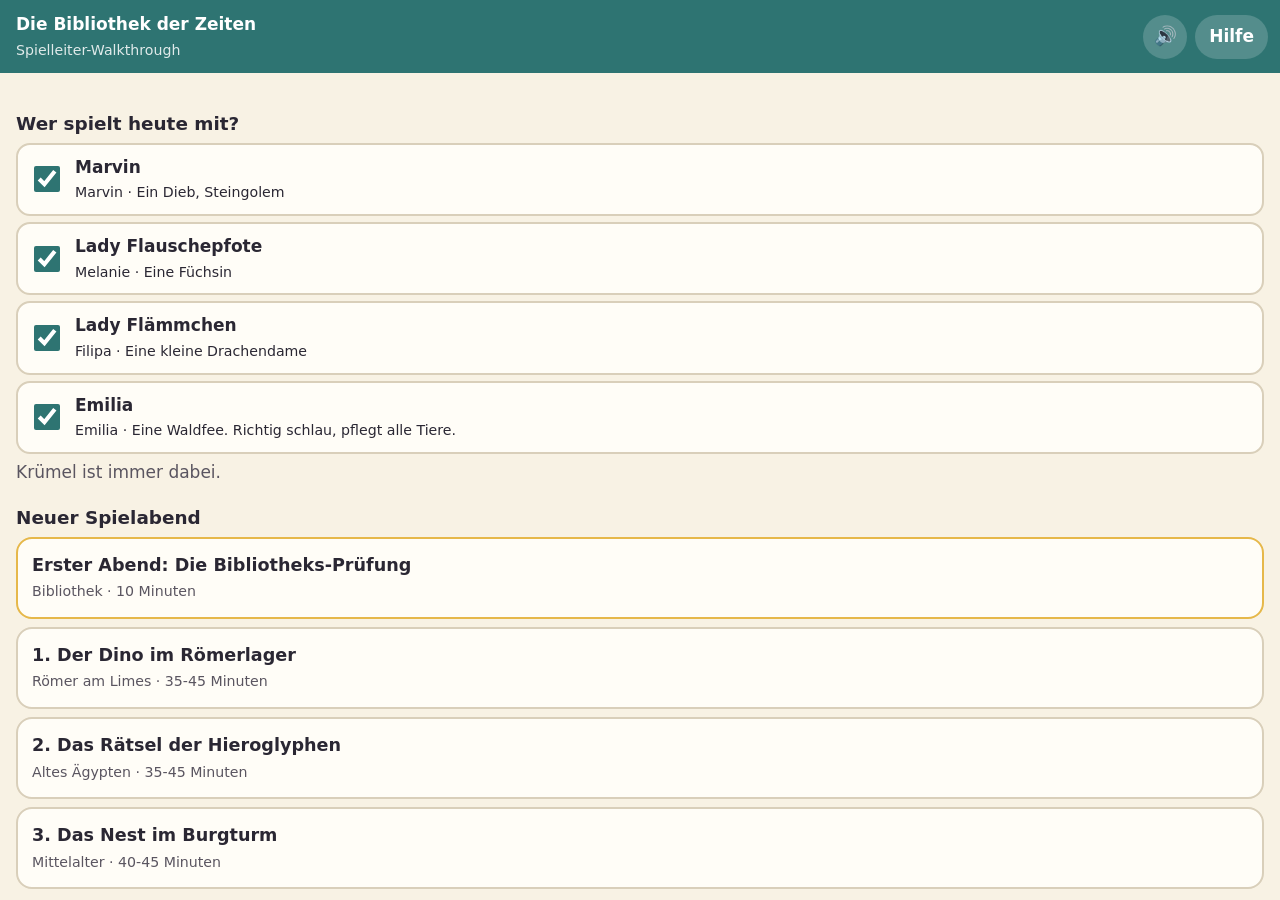
==== index.html @ e97b98d0 "Erste Version: Spielleiter-Walkthrough mit Ton" ====
<!doctype html>
<html lang="de">
<head>
<meta charset="utf-8">
<meta name="viewport" content="width=device-width, initial-scale=1, viewport-fit=cover">
<meta name="theme-color" content="#2E7472">
<title>Bibliothek der Zeiten</title>
<link rel="manifest" href="manifest.webmanifest">
<link rel="icon" href="app/icons/icon-192.png">
<link rel="apple-touch-icon" href="app/icons/icon-192.png">
<link rel="stylesheet" href="app/style.css">
</head>
<body>
<div id="app"><p class="laden">Die Bibliothek öffnet sich …</p></div>
<div id="ebene" hidden></div>
<script src="app/app.js"></script>
</body>
</html>
---- app/style.css ----
:root {
  --papier: #F8F2E4;
  --karte: #FFFDF7;
  --tinte: #2A2733;
  --leise: #5A5560;
  --linie: #D9CFBA;
  --petrol: #2E7472;
  --petrol-hell: #EAF2EF;
  --gold: #E6B84A;
  --rot: #A8322C;
  --notiz: #FFF3C4;
  --notiz-rand: #E6B84A;
  --schatten: 0 2px 10px rgba(42, 39, 51, .08);
}
@media (prefers-color-scheme: dark) {
  :root {
    --papier: #1E1C24;
    --karte: #2A2733;
    --tinte: #F4EFE6;
    --leise: #B9B2C2;
    --linie: #46414F;
    --petrol: #5FB3AF;
    --petrol-hell: #24383A;
    --notiz: #3F3620;
    --notiz-rand: #B8902E;
    --rot: #E07A70;
    --schatten: none;
  }
}

* { box-sizing: border-box; }
html, body { margin: 0; height: 100%; }
body {
  background: var(--papier);
  color: var(--tinte);
  font-family: "Nunito", "Segoe UI", Roboto, system-ui, sans-serif;
  font-size: 17px;
  line-height: 1.45;
  -webkit-tap-highlight-color: transparent;
}
h1, h2, h3 { font-family: "Fredoka", "Segoe UI", Roboto, system-ui, sans-serif; line-height: 1.2; }
h1 { font-size: 1.6rem; margin: .2em 0 .3em; }
h2 { font-size: 1.15rem; margin: 1.2em 0 .4em; }
button { font: inherit; color: inherit; cursor: pointer; }
.laden { padding: 40px 20px; text-align: center; color: var(--leise); }

/* Grundgerüst */
#app { height: 100dvh; display: flex; flex-direction: column; }
.kopf {
  display: flex; align-items: center; gap: 8px;
  padding: calc(env(safe-area-inset-top) + 8px) 12px 8px;
  background: var(--petrol); color: #fff;
}
.kopf .titel { flex: 1; min-width: 0; background: none; border: 0; text-align: left; padding: 4px; color: #fff; }
.kopf .titel b { display: block; white-space: nowrap; overflow: hidden; text-overflow: ellipsis; }
.kopf .titel small { opacity: .85; }
.kopf .rund {
  background: rgba(255,255,255,.18); border: 0; color: #fff;
  min-width: 48px; height: 44px; border-radius: 22px; padding: 0 14px; font-weight: 700;
}
.inhalt { flex: 1; overflow-y: auto; padding: 18px 16px 28px; -webkit-overflow-scrolling: touch; }
.inhalt.neu { animation: rein .18s ease-out; }
@keyframes rein { from { opacity: 0; transform: translateY(6px); } to { opacity: 1; transform: none; } }
.fuss {
  display: grid; grid-template-columns: 1fr 1fr 1fr 1.3fr; gap: 8px;
  padding: 10px 12px calc(env(safe-area-inset-bottom) + 10px);
  background: var(--karte); border-top: 1px solid var(--linie);
}
.fuss button {
  height: 60px; border-radius: 16px; border: 2px solid var(--linie);
  background: var(--papier); font-weight: 700; font-size: 1.05rem;
}
.fuss button { font-size: .95rem; padding: 0 4px; }
.fuss .weiter { background: var(--petrol); border-color: var(--petrol); color: #fff; }
.fuss button:disabled { opacity: .35; }

/* Karten-Bausteine */
.art { margin: 0; font-size: .8rem; font-weight: 800; letter-spacing: .08em; text-transform: uppercase; color: var(--petrol); }
.meta { margin: 0 0 1em; color: var(--leise); }
.vorlese { font-size: 1.32rem; line-height: 1.55; margin: .6em 0; }
.regie { font-size: .95rem; font-style: italic; color: var(--leise); margin: .3em 0 .8em; }
.von { color: var(--leise); margin: .6em 0 0; }
.notiz {
  background: var(--notiz); border-left: 5px solid var(--notiz-rand);
  border-radius: 10px; padding: 10px 12px; margin: 10px 0; font-size: .95rem;
}
.kasten { background: var(--karte); border: 1px solid var(--linie); border-radius: 16px; padding: 14px; margin: 12px 0; box-shadow: var(--schatten); }
.kasten h2:first-child { margin-top: 0; }
.chips { display: flex; flex-wrap: wrap; gap: 6px; margin: 8px 0; }
.chip { background: var(--petrol-hell); color: var(--tinte); border-radius: 999px; padding: 4px 12px; font-weight: 700; font-size: .95rem; }
.chip.ziel { background: var(--gold); color: #2A2733; }
ul.liste { padding-left: 1.2em; margin: .4em 0; }
ul.liste li { margin: .25em 0; }

.knopf {
  display: inline-flex; align-items: center; justify-content: center; gap: 6px;
  min-height: 48px; padding: 10px 18px; border-radius: 14px;
  border: 2px solid var(--petrol); background: var(--karte); color: var(--petrol); font-weight: 700;
}
.knopf.voll { background: var(--petrol); color: #fff; }
.knopf.breit { width: 100%; margin: 6px 0; }
.knopf.gross { min-height: 88px; font-size: 1.3rem; }
.knopfreihe { display: flex; flex-wrap: wrap; gap: 8px; margin: 10px 0; }
.knopfreihe .knopf { flex: 1 1 auto; }

.umschalter { display: grid; grid-template-columns: 1fr 1fr; border: 2px solid var(--petrol); border-radius: 14px; overflow: hidden; margin: 10px 0; }
.umschalter button { border: 0; background: var(--karte); padding: 12px; font-weight: 700; color: var(--petrol); }
.umschalter button.an { background: var(--petrol); color: #fff; }
.frage { font-size: 1.4rem; line-height: 1.45; font-weight: 700; margin: .5em 0; }
details.antwort { background: var(--petrol-hell); border-radius: 14px; padding: 12px 14px; margin: 10px 0; }
details.antwort summary { font-weight: 800; color: var(--petrol); cursor: pointer; }
details.antwort p { font-size: 1.25rem; font-weight: 700; margin: .5em 0 0; }

table.werte { width: 100%; border-collapse: collapse; margin: 8px 0; }
table.werte th, table.werte td { padding: 8px 6px; border-bottom: 1px solid var(--linie); text-align: left; vertical-align: top; }
table.werte td.zahl, table.werte th.zahl { text-align: center; font-weight: 800; font-size: 1.15rem; }
table.werte small { color: var(--leise); font-weight: 400; }

.bild { margin: 10px 0; border-radius: 16px; overflow: hidden; background: var(--karte); border: 1px solid var(--linie); }
.bild img { display: block; width: 100%; height: auto; max-height: 42vh; object-fit: contain; background: #fff; }
.bild .fehlt { padding: 14px; color: var(--leise); font-size: .9rem; }

/* Kampf */
.gegner { border: 2px solid var(--linie); border-radius: 14px; padding: 10px 12px; margin: 8px 0; background: var(--karte); }
.gegner.weg { opacity: .55; }
.herzen { display: flex; flex-wrap: wrap; gap: 4px; margin-top: 6px; }
.herz { width: 46px; height: 46px; border-radius: 12px; border: 2px solid var(--rot); background: var(--karte); color: var(--rot); font-size: 1.5rem; line-height: 1; }
.herz.voll { background: var(--rot); color: #fff; }
.runde { display: flex; align-items: center; gap: 10px; margin: 10px 0; font-weight: 700; }
.runde .knopf { min-width: 52px; padding: 8px; }

/* Start */
.held-wahl { display: flex; align-items: center; gap: 12px; padding: 10px 12px; border: 2px solid var(--linie); border-radius: 14px; margin: 6px 0; background: var(--karte); }
.held-wahl input { flex: none; width: 26px; height: 26px; accent-color: var(--petrol); }
.abenteuer-knopf { display: block; width: 100%; text-align: left; padding: 14px; margin: 8px 0; border-radius: 16px; border: 2px solid var(--linie); background: var(--karte); }
.abenteuer-knopf b { display: block; font-size: 1.1rem; }
.abenteuer-knopf small { color: var(--leise); }
.abenteuer-knopf.erster { border-color: var(--gold); }

/* Ebene (Overlay) */
#ebene { position: fixed; inset: 0; z-index: 10; background: rgba(20, 18, 26, .55); display: flex; align-items: flex-end; }
#ebene[hidden] { display: none; }
.blatt {
  width: 100%; max-height: 92dvh; overflow-y: auto; background: var(--papier);
  border-radius: 22px 22px 0 0; padding: 16px 16px calc(env(safe-area-inset-bottom) + 20px);
}
.blatt-kopf { display: flex; align-items: center; gap: 10px; position: sticky; top: -16px; background: var(--papier); padding: 4px 0 8px; z-index: 1; }
.blatt-kopf h1 { flex: 1; margin: 0; font-size: 1.35rem; }
.reiter { display: flex; gap: 6px; margin: 4px 0 10px; overflow-x: auto; }
.reiter button { border: 2px solid var(--linie); background: var(--karte); border-radius: 999px; padding: 8px 14px; font-weight: 700; white-space: nowrap; }
.reiter button.an { background: var(--petrol); border-color: var(--petrol); color: #fff; }

.held { background: var(--karte); border: 1px solid var(--linie); border-radius: 16px; padding: 12px; margin: 10px 0; }
.held-name { display: flex; align-items: baseline; gap: 8px; }
.held-name button { background: none; border: 0; padding: 0; font-size: 1.15rem; font-weight: 800; text-align: left; }
.held-name small { color: var(--leise); }
.zaehler { display: flex; align-items: center; gap: 8px; margin: 8px 0; }
.zaehler span.label { flex: 1; font-weight: 700; }
.zaehler .wert { min-width: 92px; text-align: center; font-size: 1.15rem; font-weight: 800; }
.zaehler .knopf { min-width: 48px; padding: 6px; }
.zauber { display: flex; align-items: center; gap: 10px; margin: 6px 0; }
.zauber input { width: 26px; height: 26px; accent-color: var(--rot); }

.schritt-liste { list-style: none; padding: 0; margin: 0; }
.schritt-liste li button { width: 100%; text-align: left; border: 0; border-bottom: 1px solid var(--linie); background: none; padding: 12px 6px; }
.schritt-liste li.szene-kopf { font-family: "Fredoka", system-ui, sans-serif; font-weight: 700; padding: 14px 6px 4px; color: var(--petrol); }
.schritt-liste li button.aktuell { background: var(--petrol-hell); font-weight: 800; }

.vollbild { position: fixed; inset: 0; z-index: 20; background: #111; display: flex; flex-direction: column; }
.vollbild .flaeche { flex: 1; overflow: auto; display: flex; align-items: center; justify-content: center; }
.vollbild img { max-width: 100%; max-height: 100%; background: #fff; }
.vollbild.zoom .flaeche { display: block; }
.vollbild.zoom img { max-width: none; max-height: none; width: 220%; }
.vollbild .rahmen { width: 100%; overflow: hidden; background: #fff; }
.vollbild iframe { border: 0; transform-origin: 0 0; display: block; background: #fff; }
.vollbild .leiste { display: flex; justify-content: space-between; gap: 8px; padding: 10px 12px calc(env(safe-area-inset-bottom) + 10px); }
.vollbild .leiste .knopf { flex: 1; }

/* Ton */
.kopf .rund[data-aktion="stumm"] { min-width: 44px; padding: 0 10px; font-size: 1.15rem; }
.lautstaerke { display: flex; align-items: center; gap: 12px; margin: 4px 0 8px; }
.lautstaerke label { flex: 1; display: flex; flex-direction: column; font-weight: 700; }
.lautstaerke input { width: 100%; height: 36px; accent-color: var(--petrol); }
.sound-raster { display: grid; grid-template-columns: repeat(auto-fill, minmax(150px, 1fr)); gap: 8px; }
.sound {
  min-height: 76px; padding: 10px; border-radius: 16px; border: 2px solid var(--linie);
  background: var(--karte); text-align: left; display: flex; flex-direction: column; gap: 2px;
}
.sound:active { background: var(--petrol); color: #fff; }
.sound small { color: var(--leise); font-size: .78rem; line-height: 1.25; }
#hinweis {
  position: fixed; left: 50%; bottom: calc(env(safe-area-inset-bottom) + 96px); transform: translate(-50%, 20px);
  z-index: 30; background: var(--tinte); color: var(--papier); padding: 8px 14px; border-radius: 12px;
  font-size: .85rem; opacity: 0; pointer-events: none; transition: opacity .2s, transform .2s; max-width: 90vw;
}
#hinweis.da { opacity: .92; transform: translate(-50%, 0); }

.md table { border-collapse: collapse; width: 100%; margin: 8px 0; font-size: .95rem; }
.md th, .md td { border-bottom: 1px solid var(--linie); padding: 6px; text-align: left; vertical-align: top; }
.md code { background: var(--petrol-hell); padding: 1px 5px; border-radius: 5px; }
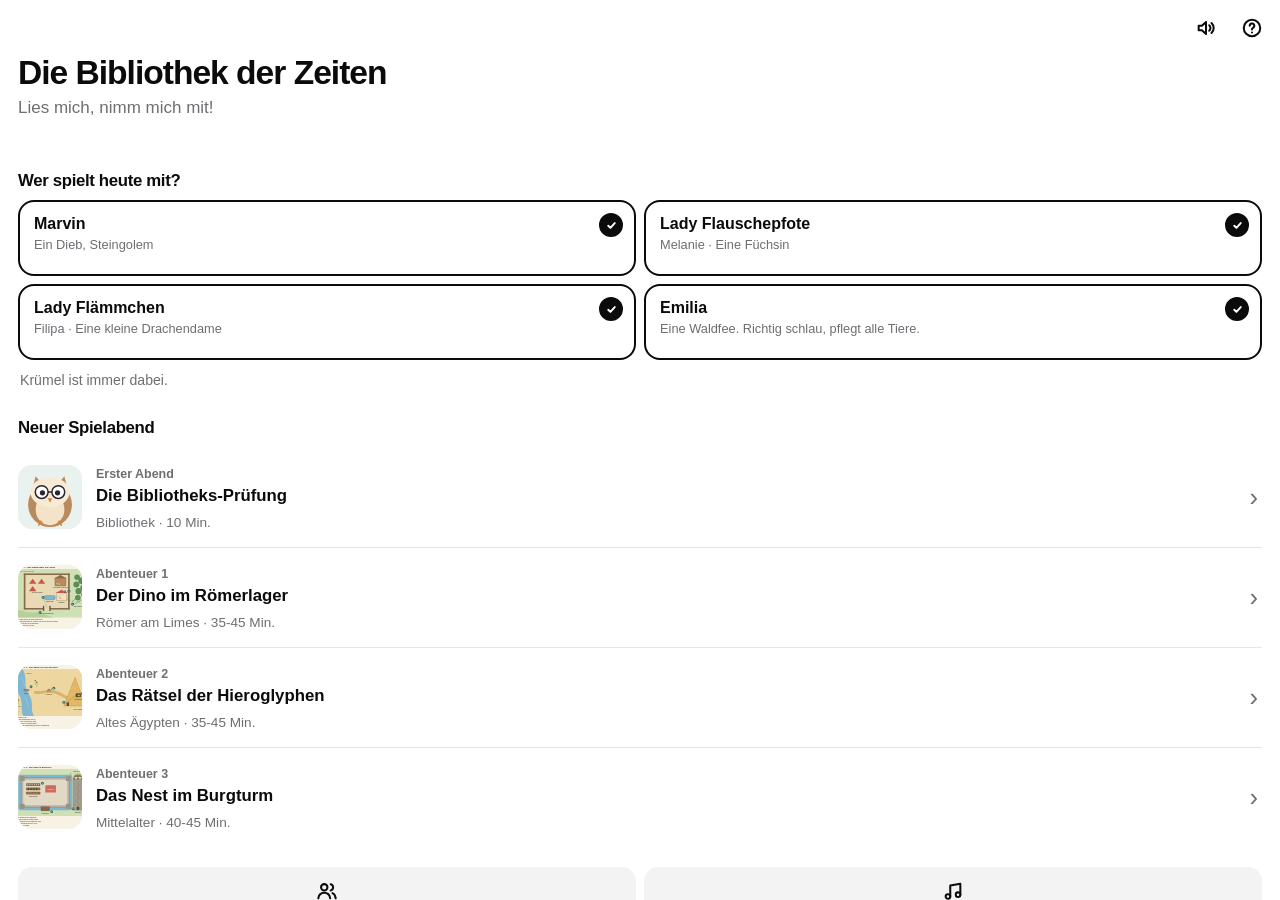
==== commit d2f83526: "Schwarz-Weiß-Design im Stil von Trade Republic, Updates kommen sofort an - Farben: Weiß/Schwarz/Grau" ====
--- a/index.html
+++ b/index.html
@@ -3,7 +3,8 @@
 <head>
 <meta charset="utf-8">
 <meta name="viewport" content="width=device-width, initial-scale=1, viewport-fit=cover">
-<meta name="theme-color" content="#2E7472">
+<meta name="theme-color" content="#FFFFFF" media="(prefers-color-scheme: light)">
+<meta name="theme-color" content="#000000" media="(prefers-color-scheme: dark)">
 <title>Bibliothek der Zeiten</title>
 <link rel="manifest" href="manifest.webmanifest">
 <link rel="icon" href="app/icons/icon-192.png">
--- a/app/style.css
+++ b/app/style.css
@@ -1,172 +1,300 @@
+/* Schlichtes Schwarz-Weiß-Design. Farbe gibt es nur, wo sie etwas bedeutet (Herzen). */
 :root {
-  --papier: #F8F2E4;
-  --karte: #FFFDF7;
-  --tinte: #2A2733;
-  --leise: #5A5560;
-  --linie: #D9CFBA;
-  --petrol: #2E7472;
-  --petrol-hell: #EAF2EF;
-  --gold: #E6B84A;
-  --rot: #A8322C;
-  --notiz: #FFF3C4;
-  --notiz-rand: #E6B84A;
-  --schatten: 0 2px 10px rgba(42, 39, 51, .08);
+  color-scheme: light dark;
+  --grund: #FFFFFF;
+  --flaeche: #F3F3F4;
+  --flaeche-2: #E9E9EB;
+  --tinte: #0B0B0C;
+  --leise: #6E6E73;
+  --linie: #E6E6E8;
+  --akzent: #0B0B0C;
+  --akzent-text: #FFFFFF;
+  --rot: #E5484D;
+  --rund: 16px;
+  --schrift: -apple-system, BlinkMacSystemFont, Roboto, "Segoe UI", "Helvetica Neue", Arial, sans-serif;
 }
 @media (prefers-color-scheme: dark) {
   :root {
-    --papier: #1E1C24;
-    --karte: #2A2733;
-    --tinte: #F4EFE6;
-    --leise: #B9B2C2;
-    --linie: #46414F;
-    --petrol: #5FB3AF;
-    --petrol-hell: #24383A;
-    --notiz: #3F3620;
-    --notiz-rand: #B8902E;
-    --rot: #E07A70;
-    --schatten: none;
+    --grund: #000000;
+    --flaeche: #151517;
+    --flaeche-2: #232326;
+    --tinte: #F5F5F7;
+    --leise: #9A9AA1;
+    --linie: #232326;
+    --akzent: #F5F5F7;
+    --akzent-text: #000000;
+    --rot: #FF6369;
   }
 }
 
 * { box-sizing: border-box; }
 html, body { margin: 0; height: 100%; }
 body {
-  background: var(--papier);
+  background: var(--grund);
   color: var(--tinte);
-  font-family: "Nunito", "Segoe UI", Roboto, system-ui, sans-serif;
+  font-family: var(--schrift);
   font-size: 17px;
-  line-height: 1.45;
+  line-height: 1.5;
   -webkit-tap-highlight-color: transparent;
-}
-h1, h2, h3 { font-family: "Fredoka", "Segoe UI", Roboto, system-ui, sans-serif; line-height: 1.2; }
-h1 { font-size: 1.6rem; margin: .2em 0 .3em; }
-h2 { font-size: 1.15rem; margin: 1.2em 0 .4em; }
+  overscroll-behavior: none;
+  -webkit-font-smoothing: antialiased;
+}
+h1, h2, h3 { font-weight: 700; line-height: 1.15; letter-spacing: -.02em; }
+h1 { font-size: 1.75rem; margin: .4em 0 .2em; }
+h2 { font-size: 1.05rem; margin: 1.6em 0 .6em; }
+p { margin: .5em 0; }
 button { font: inherit; color: inherit; cursor: pointer; }
+a { color: var(--tinte); }
 .laden { padding: 40px 20px; text-align: center; color: var(--leise); }
-
-/* Grundgerüst */
+.icon { width: 22px; height: 22px; flex: none; }
+
+/* ---------- Grundgerüst ---------- */
 #app { height: 100dvh; display: flex; flex-direction: column; }
+
 .kopf {
-  display: flex; align-items: center; gap: 8px;
-  padding: calc(env(safe-area-inset-top) + 8px) 12px 8px;
-  background: var(--petrol); color: #fff;
-}
-.kopf .titel { flex: 1; min-width: 0; background: none; border: 0; text-align: left; padding: 4px; color: #fff; }
-.kopf .titel b { display: block; white-space: nowrap; overflow: hidden; text-overflow: ellipsis; }
-.kopf .titel small { opacity: .85; }
-.kopf .rund {
-  background: rgba(255,255,255,.18); border: 0; color: #fff;
-  min-width: 48px; height: 44px; border-radius: 22px; padding: 0 14px; font-weight: 700;
-}
-.inhalt { flex: 1; overflow-y: auto; padding: 18px 16px 28px; -webkit-overflow-scrolling: touch; }
-.inhalt.neu { animation: rein .18s ease-out; }
+  background: var(--grund); color: var(--tinte);
+  padding: calc(env(safe-area-inset-top) + 4px) 6px 0;
+  border-bottom: 1px solid var(--linie);
+}
+.kopf-zeile { display: flex; align-items: center; gap: 2px; min-height: 52px; }
+.kopf .titel {
+  flex: 1; min-width: 0; background: none; border: 0; text-align: left;
+  padding: 6px 8px; border-radius: 12px;
+}
+.kopf .titel small { display: block; font-size: .78rem; color: var(--leise); font-weight: 600; }
+.kopf .titel b { display: block; font-size: 1.1rem; font-weight: 700; letter-spacing: -.01em; white-space: nowrap; overflow: hidden; text-overflow: ellipsis; }
+.symbol {
+  width: 44px; height: 44px; flex: none; display: grid; place-items: center;
+  background: none; border: 0; border-radius: 12px;
+}
+.symbol:active, .kopf .titel:active { background: var(--flaeche); }
+
+.fortschritt { display: flex; gap: 4px; padding: 2px 10px 12px; }
+.fortschritt span { height: 4px; border-radius: 2px; background: var(--flaeche-2); overflow: hidden; }
+.fortschritt span i { display: block; height: 100%; background: var(--akzent); }
+
+.inhalt { flex: 1; overflow-y: auto; padding: 20px 18px 36px; -webkit-overflow-scrolling: touch; }
+.inhalt.neu .karte { animation: rein .18s ease-out; }
 @keyframes rein { from { opacity: 0; transform: translateY(6px); } to { opacity: 1; transform: none; } }
+
 .fuss {
-  display: grid; grid-template-columns: 1fr 1fr 1fr 1.3fr; gap: 8px;
-  padding: 10px 12px calc(env(safe-area-inset-bottom) + 10px);
-  background: var(--karte); border-top: 1px solid var(--linie);
+  display: flex; gap: 8px; align-items: stretch;
+  padding: 10px 14px calc(env(safe-area-inset-bottom) + 10px);
+  background: var(--grund); border-top: 1px solid var(--linie);
 }
 .fuss button {
-  height: 60px; border-radius: 16px; border: 2px solid var(--linie);
-  background: var(--papier); font-weight: 700; font-size: 1.05rem;
-}
-.fuss button { font-size: .95rem; padding: 0 4px; }
-.fuss .weiter { background: var(--petrol); border-color: var(--petrol); color: #fff; }
-.fuss button:disabled { opacity: .35; }
-
-/* Karten-Bausteine */
-.art { margin: 0; font-size: .8rem; font-weight: 800; letter-spacing: .08em; text-transform: uppercase; color: var(--petrol); }
-.meta { margin: 0 0 1em; color: var(--leise); }
-.vorlese { font-size: 1.32rem; line-height: 1.55; margin: .6em 0; }
-.regie { font-size: .95rem; font-style: italic; color: var(--leise); margin: .3em 0 .8em; }
-.von { color: var(--leise); margin: .6em 0 0; }
+  height: 56px; border-radius: 14px; border: 0; background: var(--flaeche);
+  display: flex; flex-direction: column; align-items: center; justify-content: center; gap: 1px;
+  font-size: .7rem; font-weight: 600; color: var(--tinte); min-width: 58px;
+}
+.fuss .weiter {
+  flex: 1; flex-direction: row; gap: 4px; background: var(--akzent); color: var(--akzent-text);
+  font-size: 1.08rem; font-weight: 700;
+}
+.fuss button:active { opacity: .8; }
+.fuss button:disabled { opacity: .3; }
+
+/* ---------- Karten ---------- */
+.karte { --typ: var(--tinte); --typ-hell: var(--flaeche); }
+
+.art {
+  display: inline-flex; align-items: center; gap: 6px; margin: 0;
+  color: var(--leise); font-size: .82rem; font-weight: 600;
+}
+.art::before { content: ""; width: 16px; height: 16px; background: currentColor; -webkit-mask: var(--zeichen) center / contain no-repeat; mask: var(--zeichen) center / contain no-repeat; }
+.karte { --zeichen: url("data:image/svg+xml;utf8,<svg xmlns='http://www.w3.org/2000/svg' viewBox='0 0 24 24' fill='none' stroke='black' stroke-width='2.2' stroke-linecap='round' stroke-linejoin='round'><path d='M12 21s-6-5.6-6-11a6 6 0 0 1 12 0c0 5.4-6 11-6 11z'/><circle cx='12' cy='10' r='2.2'/></svg>"); }
+.typ-start { --zeichen: url("data:image/svg+xml;utf8,<svg xmlns='http://www.w3.org/2000/svg' viewBox='0 0 24 24' fill='none' stroke='black' stroke-width='2.2' stroke-linecap='round' stroke-linejoin='round'><path d='M3 6l6-2 6 2 6-2v14l-6 2-6-2-6 2z'/><path d='M9 4v14M15 6v14'/></svg>"); }
+.typ-vorlesen { --zeichen: url("data:image/svg+xml;utf8,<svg xmlns='http://www.w3.org/2000/svg' viewBox='0 0 24 24' fill='none' stroke='black' stroke-width='2.2' stroke-linecap='round' stroke-linejoin='round'><path d='M3 5h6a3 3 0 0 1 3 3v12a2 2 0 0 0-2-2H3z'/><path d='M21 5h-6a3 3 0 0 0-3 3v12a2 2 0 0 1 2-2h7z'/></svg>"); }
+.typ-raetsel { --zeichen: url("data:image/svg+xml;utf8,<svg xmlns='http://www.w3.org/2000/svg' viewBox='0 0 24 24' fill='none' stroke='black' stroke-width='2.4' stroke-linecap='round' stroke-linejoin='round'><circle cx='12' cy='12' r='9'/><path d='M9.5 9.5a2.5 2.5 0 1 1 3.5 2.3c-.7.3-1 .9-1 1.7'/><path d='M12 17h.01'/></svg>"); }
+.typ-probe { --zeichen: url("data:image/svg+xml;utf8,<svg xmlns='http://www.w3.org/2000/svg' viewBox='0 0 24 24' fill='none' stroke='black' stroke-width='2.2' stroke-linecap='round' stroke-linejoin='round'><rect x='3.5' y='3.5' width='17' height='17' rx='4'/><path d='M8.5 8.5h.01M15.5 15.5h.01M12 12h.01' stroke-width='3.2'/></svg>"); }
+.typ-kampf { --zeichen: url("data:image/svg+xml;utf8,<svg xmlns='http://www.w3.org/2000/svg' viewBox='0 0 24 24' fill='none' stroke='black' stroke-width='2.2' stroke-linecap='round' stroke-linejoin='round'><path d='M12 3l7.5 3v6c0 4.4-3.2 7.4-7.5 9-4.3-1.6-7.5-4.6-7.5-9V6z'/></svg>"); }
+.typ-kruemel { --zeichen: url("data:image/svg+xml;utf8,<svg xmlns='http://www.w3.org/2000/svg' viewBox='0 0 24 24' fill='none' stroke='black' stroke-width='2.2' stroke-linecap='round' stroke-linejoin='round'><path d='M12 3l2.2 6.8L21 12l-6.8 2.2L12 21l-2.2-6.8L3 12l6.8-2.2z'/></svg>"); }
+.typ-fakt { --zeichen: url("data:image/svg+xml;utf8,<svg xmlns='http://www.w3.org/2000/svg' viewBox='0 0 24 24' fill='none' stroke='black' stroke-width='2.2' stroke-linecap='round' stroke-linejoin='round'><path d='M9 18h6M10 21h4'/><path d='M12 3a6 6 0 0 0-3.8 10.6c.6.6.8 1.4.8 2.4h6c0-1 .2-1.8.8-2.4A6 6 0 0 0 12 3z'/></svg>"); }
+.typ-hinweis { --zeichen: url("data:image/svg+xml;utf8,<svg xmlns='http://www.w3.org/2000/svg' viewBox='0 0 24 24' fill='none' stroke='black' stroke-width='2.4' stroke-linecap='round' stroke-linejoin='round'><circle cx='12' cy='12' r='9'/><path d='M12 11v6M12 7.5h.01'/></svg>"); }
+.typ-schloss { --zeichen: url("data:image/svg+xml;utf8,<svg xmlns='http://www.w3.org/2000/svg' viewBox='0 0 24 24' fill='none' stroke='black' stroke-width='2.2' stroke-linecap='round' stroke-linejoin='round'><rect x='4.5' y='10.5' width='15' height='10' rx='2.5'/><path d='M8 10.5V7.5a4 4 0 0 1 8 0v3'/></svg>"); }
+.typ-ende { --zeichen: url("data:image/svg+xml;utf8,<svg xmlns='http://www.w3.org/2000/svg' viewBox='0 0 24 24' fill='none' stroke='black' stroke-width='2.4' stroke-linecap='round' stroke-linejoin='round'><circle cx='12' cy='12' r='9'/><path d='M8 12.5l2.7 2.7L16 9.8'/></svg>"); }
+.typ-abschluss { --zeichen: url("data:image/svg+xml;utf8,<svg xmlns='http://www.w3.org/2000/svg' viewBox='0 0 24 24' fill='none' stroke='black' stroke-width='2.2' stroke-linecap='round' stroke-linejoin='round'><path d='M12 3.5l2.6 5.3 5.9.9-4.3 4.1 1 5.8-5.2-2.7-5.2 2.7 1-5.8-4.3-4.1 5.9-.9z'/></svg>"); }
+
+.karte h1 { margin-top: .35em; }
+.meta { margin: 0 0 1em; color: var(--leise); font-size: .93rem; }
+
+/* Vorlesetext */
+.vorlese {
+  font-size: 1.28rem; line-height: 1.6; margin: 14px 0;
+  background: var(--flaeche); border-radius: var(--rund); padding: 18px 20px;
+}
+.typ-hinweis .vorlese, .typ-ende .vorlese { font-size: 1.12rem; }
+.regie { font-size: .93rem; font-style: italic; color: var(--leise); margin: -4px 4px 12px; }
+.von { color: var(--leise); margin: 16px 0 0; }
+.von b { color: var(--tinte); }
+
 .notiz {
-  background: var(--notiz); border-left: 5px solid var(--notiz-rand);
-  border-radius: 10px; padding: 10px 12px; margin: 10px 0; font-size: .95rem;
-}
-.kasten { background: var(--karte); border: 1px solid var(--linie); border-radius: 16px; padding: 14px; margin: 12px 0; box-shadow: var(--schatten); }
+  background: var(--flaeche); border-left: 3px solid var(--akzent);
+  border-radius: 4px 12px 12px 4px; padding: 10px 14px; margin: 12px 0; font-size: .93rem;
+}
+.kasten { background: var(--flaeche); border-radius: var(--rund); padding: 16px; margin: 14px 0; }
 .kasten h2:first-child { margin-top: 0; }
-.chips { display: flex; flex-wrap: wrap; gap: 6px; margin: 8px 0; }
-.chip { background: var(--petrol-hell); color: var(--tinte); border-radius: 999px; padding: 4px 12px; font-weight: 700; font-size: .95rem; }
-.chip.ziel { background: var(--gold); color: #2A2733; }
+.kasten > :last-child { margin-bottom: 0; }
+.chips { display: flex; flex-wrap: wrap; gap: 6px; margin: 10px 0; }
+.chip { background: var(--flaeche); color: var(--tinte); border-radius: 999px; padding: 6px 13px; font-weight: 600; font-size: .9rem; }
+.chip.ziel { background: var(--akzent); color: var(--akzent-text); }
 ul.liste { padding-left: 1.2em; margin: .4em 0; }
-ul.liste li { margin: .25em 0; }
+ul.liste li { margin: .3em 0; }
 
 .knopf {
-  display: inline-flex; align-items: center; justify-content: center; gap: 6px;
-  min-height: 48px; padding: 10px 18px; border-radius: 14px;
-  border: 2px solid var(--petrol); background: var(--karte); color: var(--petrol); font-weight: 700;
-}
-.knopf.voll { background: var(--petrol); color: #fff; }
-.knopf.breit { width: 100%; margin: 6px 0; }
-.knopf.gross { min-height: 88px; font-size: 1.3rem; }
+  display: inline-flex; align-items: center; justify-content: center; gap: 8px;
+  min-height: 52px; padding: 10px 18px; border-radius: 14px;
+  border: 0; background: var(--flaeche); color: var(--tinte); font-weight: 600;
+}
+.knopf.voll { background: var(--akzent); color: var(--akzent-text); }
+.knopf.breit { width: 100%; margin: 8px 0; }
+.knopf.gross { min-height: 80px; font-size: 1.25rem; font-weight: 700; }
+.knopf:active { opacity: .8; }
 .knopfreihe { display: flex; flex-wrap: wrap; gap: 8px; margin: 10px 0; }
-.knopfreihe .knopf { flex: 1 1 auto; }
-
-.umschalter { display: grid; grid-template-columns: 1fr 1fr; border: 2px solid var(--petrol); border-radius: 14px; overflow: hidden; margin: 10px 0; }
-.umschalter button { border: 0; background: var(--karte); padding: 12px; font-weight: 700; color: var(--petrol); }
-.umschalter button.an { background: var(--petrol); color: #fff; }
-.frage { font-size: 1.4rem; line-height: 1.45; font-weight: 700; margin: .5em 0; }
-details.antwort { background: var(--petrol-hell); border-radius: 14px; padding: 12px 14px; margin: 10px 0; }
-details.antwort summary { font-weight: 800; color: var(--petrol); cursor: pointer; }
-details.antwort p { font-size: 1.25rem; font-weight: 700; margin: .5em 0 0; }
-
-table.werte { width: 100%; border-collapse: collapse; margin: 8px 0; }
-table.werte th, table.werte td { padding: 8px 6px; border-bottom: 1px solid var(--linie); text-align: left; vertical-align: top; }
-table.werte td.zahl, table.werte th.zahl { text-align: center; font-weight: 800; font-size: 1.15rem; }
-table.werte small { color: var(--leise); font-weight: 400; }
-
-.bild { margin: 10px 0; border-radius: 16px; overflow: hidden; background: var(--karte); border: 1px solid var(--linie); }
-.bild img { display: block; width: 100%; height: auto; max-height: 42vh; object-fit: contain; background: #fff; }
+.knopfreihe .knopf { flex: 1 1 40%; }
+
+/* Rätsel */
+.umschalter { display: grid; grid-template-columns: 1fr 1fr; background: var(--flaeche); border-radius: 12px; padding: 3px; margin: 12px 0; }
+.umschalter button { border: 0; background: none; padding: 10px; border-radius: 10px; font-weight: 600; color: var(--leise); }
+.umschalter button.an { background: var(--grund); color: var(--tinte); box-shadow: 0 1px 3px rgba(0, 0, 0, .12); }
+@media (prefers-color-scheme: dark) { .umschalter button.an { background: var(--flaeche-2); box-shadow: none; } }
+.frage {
+  font-size: 1.42rem; line-height: 1.38; font-weight: 700; letter-spacing: -.01em; margin: 14px 0;
+  border: 2px solid var(--akzent); border-radius: var(--rund); padding: 18px 20px;
+}
+details.antwort { background: var(--flaeche); border-radius: 14px; padding: 14px 16px; margin: 10px 0; }
+details.antwort summary { font-weight: 600; cursor: pointer; list-style: none; display: flex; justify-content: space-between; }
+details.antwort summary::-webkit-details-marker { display: none; }
+details.antwort summary::after { content: "+"; font-size: 1.2rem; line-height: 1; color: var(--leise); }
+details.antwort[open] summary::after { content: "−"; }
+details.antwort p { font-size: 1.2rem; font-weight: 700; margin: .6em 0 0; }
+
+/* Werte-Tabelle */
+table.werte { width: 100%; border-collapse: collapse; margin: 12px 0; }
+table.werte th, table.werte td { padding: 12px 6px; border-bottom: 1px solid var(--linie); text-align: left; vertical-align: middle; }
+table.werte tr:last-child td { border-bottom: 0; }
+table.werte th { font-size: .75rem; font-weight: 600; color: var(--leise); }
+table.werte td.zahl, table.werte th.zahl { text-align: center; }
+table.werte td.zahl { font-weight: 700; font-size: 1.4rem; font-variant-numeric: tabular-nums; }
+table.werte small { color: var(--leise); font-size: .8rem; }
+
+.bild { margin: 14px 0; border-radius: var(--rund); overflow: hidden; background: var(--flaeche); }
+.bild img { display: block; width: 100%; height: auto; max-height: 44vh; object-fit: contain; }
 .bild .fehlt { padding: 14px; color: var(--leise); font-size: .9rem; }
 
 /* Kampf */
-.gegner { border: 2px solid var(--linie); border-radius: 14px; padding: 10px 12px; margin: 8px 0; background: var(--karte); }
-.gegner.weg { opacity: .55; }
-.herzen { display: flex; flex-wrap: wrap; gap: 4px; margin-top: 6px; }
-.herz { width: 46px; height: 46px; border-radius: 12px; border: 2px solid var(--rot); background: var(--karte); color: var(--rot); font-size: 1.5rem; line-height: 1; }
+.gegner { border-radius: 14px; padding: 12px 14px; margin: 8px 0; background: var(--flaeche); display: flex; align-items: center; justify-content: space-between; gap: 10px; flex-wrap: wrap; }
+.gegner b { font-weight: 600; }
+.gegner.weg { opacity: .45; }
+.herzen { display: flex; flex-wrap: wrap; gap: 6px; }
+.herz { width: 42px; height: 42px; border-radius: 50%; border: 2px solid var(--rot); background: none; color: var(--rot); font-size: 1.2rem; line-height: 1; }
 .herz.voll { background: var(--rot); color: #fff; }
-.runde { display: flex; align-items: center; gap: 10px; margin: 10px 0; font-weight: 700; }
-.runde .knopf { min-width: 52px; padding: 8px; }
-
-/* Start */
-.held-wahl { display: flex; align-items: center; gap: 12px; padding: 10px 12px; border: 2px solid var(--linie); border-radius: 14px; margin: 6px 0; background: var(--karte); }
-.held-wahl input { flex: none; width: 26px; height: 26px; accent-color: var(--petrol); }
-.abenteuer-knopf { display: block; width: 100%; text-align: left; padding: 14px; margin: 8px 0; border-radius: 16px; border: 2px solid var(--linie); background: var(--karte); }
-.abenteuer-knopf b { display: block; font-size: 1.1rem; }
-.abenteuer-knopf small { color: var(--leise); }
-.abenteuer-knopf.erster { border-color: var(--gold); }
-
-/* Ebene (Overlay) */
-#ebene { position: fixed; inset: 0; z-index: 10; background: rgba(20, 18, 26, .55); display: flex; align-items: flex-end; }
+.runde { display: flex; align-items: center; gap: 12px; margin: 14px 0; font-weight: 600; }
+.runde .knopf { min-width: 48px; min-height: 44px; padding: 6px; }
+.runde .zahl { font-size: 1.5rem; font-weight: 700; min-width: 1.5em; text-align: center; font-variant-numeric: tabular-nums; }
+
+/* ---------- Start ---------- */
+.start-kopf { padding: calc(env(safe-area-inset-top) + 4px) 6px 4px 18px; }
+.start-kopf .kopf-zeile { justify-content: flex-end; min-height: 48px; }
+.start-kopf h1 { font-size: 2.1rem; margin: 2px 0 2px; letter-spacing: -.03em; }
+.start-kopf p { margin: 0; color: var(--leise); }
+.fortsetzen {
+  display: block; width: 100%; text-align: left; border: 0; margin: 4px 0 6px;
+  background: var(--akzent); color: var(--akzent-text); border-radius: 20px; padding: 18px 18px 16px;
+}
+.fortsetzen small { opacity: .7; font-weight: 600; font-size: .82rem; }
+.fortsetzen b { display: block; font-size: 1.3rem; font-weight: 700; letter-spacing: -.01em; margin: 2px 0 12px; }
+.fortsetzen .balken { height: 4px; background: color-mix(in srgb, var(--akzent-text) 25%, transparent); border-radius: 2px; overflow: hidden; }
+.fortsetzen .balken i { display: block; height: 100%; background: var(--akzent-text); }
+.fortsetzen .weiter-zeile { display: flex; justify-content: space-between; align-items: center; margin-top: 10px; font-size: .88rem; }
+.fortsetzen .weiter-zeile span:first-child { opacity: .7; }
+.fortsetzen .weiter-zeile span:last-child { font-weight: 700; }
+
+.helden-raster { display: grid; grid-template-columns: 1fr 1fr; gap: 8px; }
+.held-kachel {
+  position: relative; display: block; text-align: left; border: 2px solid transparent; background: var(--flaeche);
+  border-radius: 16px; padding: 12px 12px 12px 14px; min-height: 76px;
+}
+.held-kachel b { display: block; font-weight: 700; font-size: 1rem; line-height: 1.2; padding-right: 24px; }
+.held-kachel small {
+  display: -webkit-box; -webkit-line-clamp: 2; -webkit-box-orient: vertical; overflow: hidden;
+  color: var(--leise); font-size: .8rem; margin-top: 3px; line-height: 1.3;
+}
+.held-kachel input { position: absolute; opacity: 0; pointer-events: none; }
+.held-kachel::after {
+  content: ""; position: absolute; top: 11px; right: 11px; width: 20px; height: 20px; border-radius: 50%;
+  border: 2px solid var(--flaeche-2); background: var(--grund);
+}
+.held-kachel:has(input:checked) { border-color: var(--akzent); background: var(--grund); }
+.held-kachel:has(input:checked)::after {
+  background: var(--akzent) url("data:image/svg+xml;utf8,<svg xmlns='http://www.w3.org/2000/svg' viewBox='0 0 24 24' fill='none' stroke='white' stroke-width='3.5' stroke-linecap='round' stroke-linejoin='round'><path d='M6 12.5l4 4 8-9'/></svg>") center / 13px no-repeat;
+  border-color: var(--akzent);
+}
+@media (prefers-color-scheme: dark) {
+  .held-kachel:has(input:checked)::after {
+    background: var(--akzent) url("data:image/svg+xml;utf8,<svg xmlns='http://www.w3.org/2000/svg' viewBox='0 0 24 24' fill='none' stroke='black' stroke-width='3.5' stroke-linecap='round' stroke-linejoin='round'><path d='M6 12.5l4 4 8-9'/></svg>") center / 13px no-repeat;
+  }
+}
+.kruemel-zeile { color: var(--leise); font-size: .88rem; margin: 10px 2px 0; }
+
+.abenteuer-karte {
+  display: flex; gap: 14px; align-items: center; width: 100%; text-align: left;
+  background: none; border: 0; border-bottom: 1px solid var(--linie); padding: 12px 0; margin: 0;
+}
+.abenteuer-karte:last-of-type { border-bottom: 0; }
+.abenteuer-karte .vorschau {
+  width: 64px; height: 64px; flex: none; border-radius: 14px; overflow: hidden; background: var(--flaeche);
+  display: grid; place-items: center; font-size: 1.4rem; font-weight: 700;
+}
+.abenteuer-karte .vorschau img { width: 100%; height: 100%; object-fit: cover; }
+.abenteuer-karte .text { flex: 1; min-width: 0; }
+.abenteuer-karte small { color: var(--leise); font-size: .85rem; }
+.abenteuer-karte .nr { color: var(--leise); font-weight: 600; font-size: .78rem; }
+.abenteuer-karte b { display: block; font-weight: 700; font-size: 1.05rem; line-height: 1.25; margin: 1px 0 2px; }
+.abenteuer-karte .gespielt { display: inline-block; background: var(--flaeche); border-radius: 999px; padding: 1px 8px; font-size: .72rem; font-weight: 600; margin-left: 6px; }
+.abenteuer-karte::after { content: "›"; font-size: 1.6rem; color: var(--leise); padding-right: 4px; }
+.werkzeuge { display: grid; grid-template-columns: 1fr 1fr; gap: 8px; margin-top: 20px; }
+.werkzeuge .knopf { flex-direction: column; min-height: 76px; gap: 6px; font-size: .88rem; }
+
+/* ---------- Ebene (Overlay) ---------- */
+#ebene { position: fixed; inset: 0; z-index: 10; background: rgba(0, 0, 0, .4); display: flex; align-items: flex-end; animation: dunkel .15s ease-out; }
 #ebene[hidden] { display: none; }
+@keyframes dunkel { from { opacity: 0; } }
 .blatt {
-  width: 100%; max-height: 92dvh; overflow-y: auto; background: var(--papier);
-  border-radius: 22px 22px 0 0; padding: 16px 16px calc(env(safe-area-inset-bottom) + 20px);
-}
-.blatt-kopf { display: flex; align-items: center; gap: 10px; position: sticky; top: -16px; background: var(--papier); padding: 4px 0 8px; z-index: 1; }
-.blatt-kopf h1 { flex: 1; margin: 0; font-size: 1.35rem; }
-.reiter { display: flex; gap: 6px; margin: 4px 0 10px; overflow-x: auto; }
-.reiter button { border: 2px solid var(--linie); background: var(--karte); border-radius: 999px; padding: 8px 14px; font-weight: 700; white-space: nowrap; }
-.reiter button.an { background: var(--petrol); border-color: var(--petrol); color: #fff; }
-
-.held { background: var(--karte); border: 1px solid var(--linie); border-radius: 16px; padding: 12px; margin: 10px 0; }
+  width: 100%; max-height: 90dvh; overflow-y: auto; background: var(--grund);
+  border-radius: 22px 22px 0 0; padding: 8px 16px calc(env(safe-area-inset-bottom) + 20px);
+  animation: hoch .2s ease-out;
+}
+@keyframes hoch { from { transform: translateY(30px); opacity: .6; } }
+.blatt::before { content: ""; display: block; width: 36px; height: 5px; border-radius: 3px; background: var(--flaeche-2); margin: 0 auto 6px; }
+.blatt-kopf { display: flex; align-items: center; gap: 10px; position: sticky; top: -8px; background: var(--grund); padding: 6px 0 10px; z-index: 1; }
+.blatt-kopf h1 { flex: 1; margin: 0; font-size: 1.4rem; }
+.blatt-kopf .knopf { min-height: 40px; padding: 6px 16px; background: var(--flaeche); }
+.reiter { display: flex; gap: 6px; margin: 2px 0 12px; overflow-x: auto; scrollbar-width: none; }
+.reiter button { border: 0; background: var(--flaeche); border-radius: 999px; padding: 8px 14px; font-weight: 600; white-space: nowrap; color: var(--leise); }
+.reiter button.an { background: var(--akzent); color: var(--akzent-text); }
+
+.menue { list-style: none; padding: 0; margin: 0; background: var(--flaeche); border-radius: var(--rund); overflow: hidden; }
+.menue button { display: flex; align-items: center; gap: 14px; width: 100%; padding: 16px; border: 0; border-bottom: 1px solid var(--linie); background: none; text-align: left; font-weight: 600; }
+.menue li:last-child button { border-bottom: 0; }
+
+.held { background: var(--flaeche); border-radius: var(--rund); padding: 14px 16px; margin: 10px 0; }
 .held-name { display: flex; align-items: baseline; gap: 8px; }
-.held-name button { background: none; border: 0; padding: 0; font-size: 1.15rem; font-weight: 800; text-align: left; }
+.held-name button { background: none; border: 0; padding: 0; font-size: 1.15rem; font-weight: 700; text-align: left; }
 .held-name small { color: var(--leise); }
 .zaehler { display: flex; align-items: center; gap: 8px; margin: 8px 0; }
-.zaehler span.label { flex: 1; font-weight: 700; }
-.zaehler .wert { min-width: 92px; text-align: center; font-size: 1.15rem; font-weight: 800; }
-.zaehler .knopf { min-width: 48px; padding: 6px; }
+.zaehler span.label { flex: 1; font-weight: 600; }
+.zaehler .wert { min-width: 96px; text-align: center; font-size: 1.1rem; font-weight: 700; letter-spacing: .04em; }
+.zaehler .knopf { min-width: 44px; min-height: 44px; padding: 4px; background: var(--grund); }
 .zauber { display: flex; align-items: center; gap: 10px; margin: 6px 0; }
-.zauber input { width: 26px; height: 26px; accent-color: var(--rot); }
+.zauber input { width: 22px; height: 22px; accent-color: var(--akzent); }
 
 .schritt-liste { list-style: none; padding: 0; margin: 0; }
-.schritt-liste li button { width: 100%; text-align: left; border: 0; border-bottom: 1px solid var(--linie); background: none; padding: 12px 6px; }
-.schritt-liste li.szene-kopf { font-family: "Fredoka", system-ui, sans-serif; font-weight: 700; padding: 14px 6px 4px; color: var(--petrol); }
-.schritt-liste li button.aktuell { background: var(--petrol-hell); font-weight: 800; }
-
-.vollbild { position: fixed; inset: 0; z-index: 20; background: #111; display: flex; flex-direction: column; }
+.schritt-liste li button { width: 100%; text-align: left; border: 0; border-bottom: 1px solid var(--linie); background: none; padding: 13px 6px; }
+.schritt-liste li.szene-kopf { font-weight: 700; padding: 18px 6px 4px; }
+.schritt-liste li button.aktuell { background: var(--flaeche); border-radius: 10px; font-weight: 700; }
+
+.vollbild { position: fixed; inset: 0; z-index: 20; background: #000; display: flex; flex-direction: column; }
 .vollbild .flaeche { flex: 1; overflow: auto; display: flex; align-items: center; justify-content: center; }
 .vollbild img { max-width: 100%; max-height: 100%; background: #fff; }
 .vollbild.zoom .flaeche { display: block; }
@@ -174,27 +302,28 @@
 .vollbild .rahmen { width: 100%; overflow: hidden; background: #fff; }
 .vollbild iframe { border: 0; transform-origin: 0 0; display: block; background: #fff; }
 .vollbild .leiste { display: flex; justify-content: space-between; gap: 8px; padding: 10px 12px calc(env(safe-area-inset-bottom) + 10px); }
-.vollbild .leiste .knopf { flex: 1; }
+.vollbild .leiste .knopf { flex: 1; background: #232326; color: #fff; }
+.vollbild .leiste .knopf.voll { background: #fff; color: #000; }
 
 /* Ton */
-.kopf .rund[data-aktion="stumm"] { min-width: 44px; padding: 0 10px; font-size: 1.15rem; }
 .lautstaerke { display: flex; align-items: center; gap: 12px; margin: 4px 0 8px; }
-.lautstaerke label { flex: 1; display: flex; flex-direction: column; font-weight: 700; }
-.lautstaerke input { width: 100%; height: 36px; accent-color: var(--petrol); }
+.lautstaerke label { flex: 1; display: flex; flex-direction: column; font-weight: 600; }
+.lautstaerke input { width: 100%; height: 36px; accent-color: var(--akzent); }
 .sound-raster { display: grid; grid-template-columns: repeat(auto-fill, minmax(150px, 1fr)); gap: 8px; }
 .sound {
-  min-height: 76px; padding: 10px; border-radius: 16px; border: 2px solid var(--linie);
-  background: var(--karte); text-align: left; display: flex; flex-direction: column; gap: 2px;
-}
-.sound:active { background: var(--petrol); color: #fff; }
-.sound small { color: var(--leise); font-size: .78rem; line-height: 1.25; }
+  min-height: 74px; padding: 12px; border-radius: 16px; border: 0;
+  background: var(--flaeche); text-align: left; display: flex; flex-direction: column; gap: 2px;
+}
+.sound b { font-weight: 700; }
+.sound:active { background: var(--akzent); color: var(--akzent-text); }
+.sound small { color: var(--leise); font-size: .76rem; line-height: 1.25; }
 #hinweis {
-  position: fixed; left: 50%; bottom: calc(env(safe-area-inset-bottom) + 96px); transform: translate(-50%, 20px);
-  z-index: 30; background: var(--tinte); color: var(--papier); padding: 8px 14px; border-radius: 12px;
-  font-size: .85rem; opacity: 0; pointer-events: none; transition: opacity .2s, transform .2s; max-width: 90vw;
-}
-#hinweis.da { opacity: .92; transform: translate(-50%, 0); }
-
-.md table { border-collapse: collapse; width: 100%; margin: 8px 0; font-size: .95rem; }
-.md th, .md td { border-bottom: 1px solid var(--linie); padding: 6px; text-align: left; vertical-align: top; }
-.md code { background: var(--petrol-hell); padding: 1px 5px; border-radius: 5px; }
+  position: fixed; left: 50%; bottom: calc(env(safe-area-inset-bottom) + 92px); transform: translate(-50%, 20px);
+  z-index: 30; background: var(--akzent); color: var(--akzent-text); padding: 9px 16px; border-radius: 12px;
+  font-size: .85rem; font-weight: 600; opacity: 0; pointer-events: none; transition: opacity .2s, transform .2s; max-width: 90vw;
+}
+#hinweis.da { opacity: 1; transform: translate(-50%, 0); }
+
+.md table { border-collapse: collapse; width: 100%; margin: 8px 0; font-size: .93rem; }
+.md th, .md td { border-bottom: 1px solid var(--linie); padding: 7px 6px; text-align: left; vertical-align: top; }
+.md code { background: var(--flaeche); padding: 1px 5px; border-radius: 5px; }
